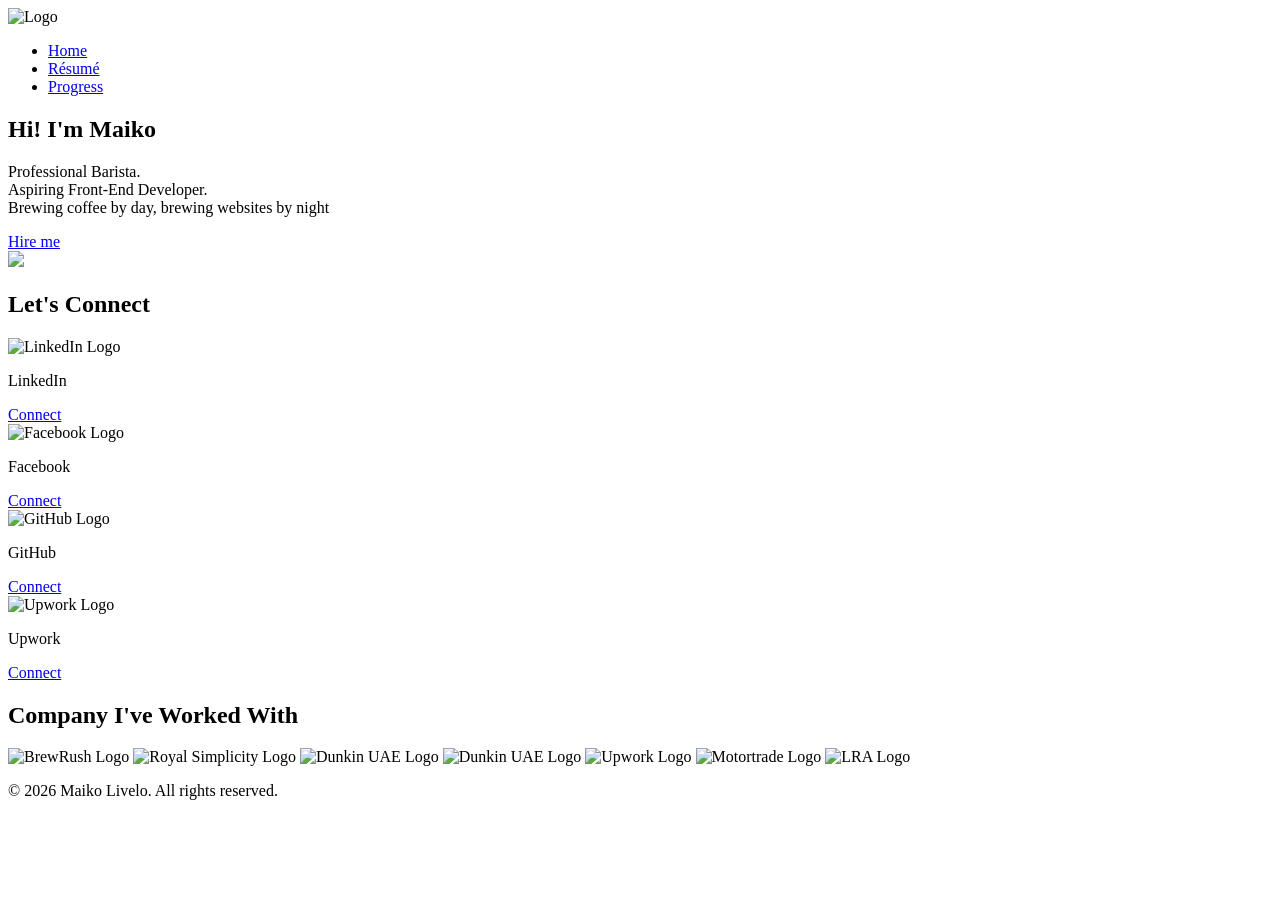
==== index.html @ bf78d6cc "initial portfolio commit" ====
<!DOCTYPE html>
<html lang="en">
<head>
    <meta charset="UTF-8">
    <meta name="viewport" content="width=device-width, initial-scale=1.0">
    <link rel="stylesheet" href="../Portfolio/stylesheet.css">
    
    <title>Maiko</title>
    
</head>
<body>
    <!-- Header,logo,navs -->
    <div class="header">
        <div class="container">
            <nav class="navbar">
                <img class="logo" src="../images/logo3.png" alt="Logo">
                <ul class="nav-links">
                    <li><a href="#">Home</a></li>
                    <li><a href="https://www.dropbox.com/scl/fi/l6ciw2asko82nj03o57md/MaikoLivelo.pdf?rlkey=d5vx7kopnebva1ku3whp9nhrg&st=chg6hq0f&dl=0" target="_blank" rel="referrer">Résumé</a></li>    
                    <li><a href="./project.html">Progress</a></li>
                </ul>
            </nav>
        </div>
    </div>

    <!-- Main Content starts here -->

    <section class="main-content">
        <div class="content">
            
            <div class="left">
                <h2>Hi! I'm Maiko</h2>
                <p>Professional Barista.<br>Aspiring Front-End Developer.<br>Brewing coffee by day, brewing websites by night</p>
                <a href="https://www.dropbox.com/scl/fi/l6ciw2asko82nj03o57md/MaikoLivelo.pdf?rlkey=d5vx7kopnebva1ku3whp9nhrg&st=chg6hq0f&dl=0" target="_blank" rel="referrer" class="btn1">Hire me</a>
            </div>

            <div class="right">
            <img class="img" src="../images/Selfie2.png">
            </div>
        </div>


        <!-- Connects starts here -->

         <h1 class="page-title">Let's Connect</h1>
        
        <div class="connect-container">
            <div class="social-card">
                <img class="box-img" src="../images/LinkedIn.png" alt="LinkedIn Logo">
                <p>LinkedIn</p>
                <a href="https://www.linkedin.com/in/maikolivelo/" class="btn1" target="_blank">Connect</a>
            </div> 

            <div class="social-card">
                <img class="box-img" src="../images/FB.png" alt="Facebook Logo">                    
                <p>Facebook</p>
                <a href="https://www.facebook.com/m4ik0" class="btn1" target="_blank">Connect</a>
            </div>

            <div class="social-card">
                <img class="box-img" src="../images/GH.png" alt="GitHub Logo">                    
                <p>GitHub</p>
                <a href="https://github.com/Maikolivelo" class="btn1" target="_blank">Connect</a>
            </div>

            <div class="social-card">
                <img class="box-img" src="../images/Upwork2.png" alt="Upwork Logo">                    
                <p>Upwork</p>
                <a href="https://www.upwork.com/freelancers/~018290674de636e284" class="btn1" target="_blank">Connect</a>
            </div>

        </div>

    </section>

    
     

    <!-- Boxes -->

    <div class="worked">
        <div class="brands">
            <h2 class="title">Company I've Worked With</h2>
            <div class="main-box">
            <img class="logo" src="../images/BrewRush.jpg" alt="BrewRush Logo">
            <img class="logo" src="../images/RS-Logo.png" alt="Royal Simplicity Logo">
            <img class="logo" src="../images/DunkinUAE.jpg" alt="Dunkin UAE Logo">
            <img class="logo" src="../images/step by step.png" alt="Dunkin UAE Logo">
            <img class="logo" src="../images/Upwork.png" alt="Upwork Logo">
            <img class="logo" src="../images/motortrade.png" alt="Motortrade Logo">
            <img class="logo" src="../images/lra-new-logo.png" alt="LRA Logo">
            </div>
        </div>
    </div>

    <!-- Tips -->

    <script class="tip" src='https://storage.ko-fi.com/cdn/scripts/overlay-widget.js'></script>
        <script>
        kofiWidgetOverlay.draw('maikolivelo', {
            'type': 'floating-chat',
            'floating-chat.donateButton.text': 'Support me',
            'floating-chat.donateButton.background-color': '#323842',
            'floating-chat.donateButton.text-color': '#fff'
        });
        </script>

    <!-- Footer starts here  -->

    <div class="footer">
        <p> © 2026 Maiko Livelo. All rights reserved.</p>
    </div>
    
</body>
</html>
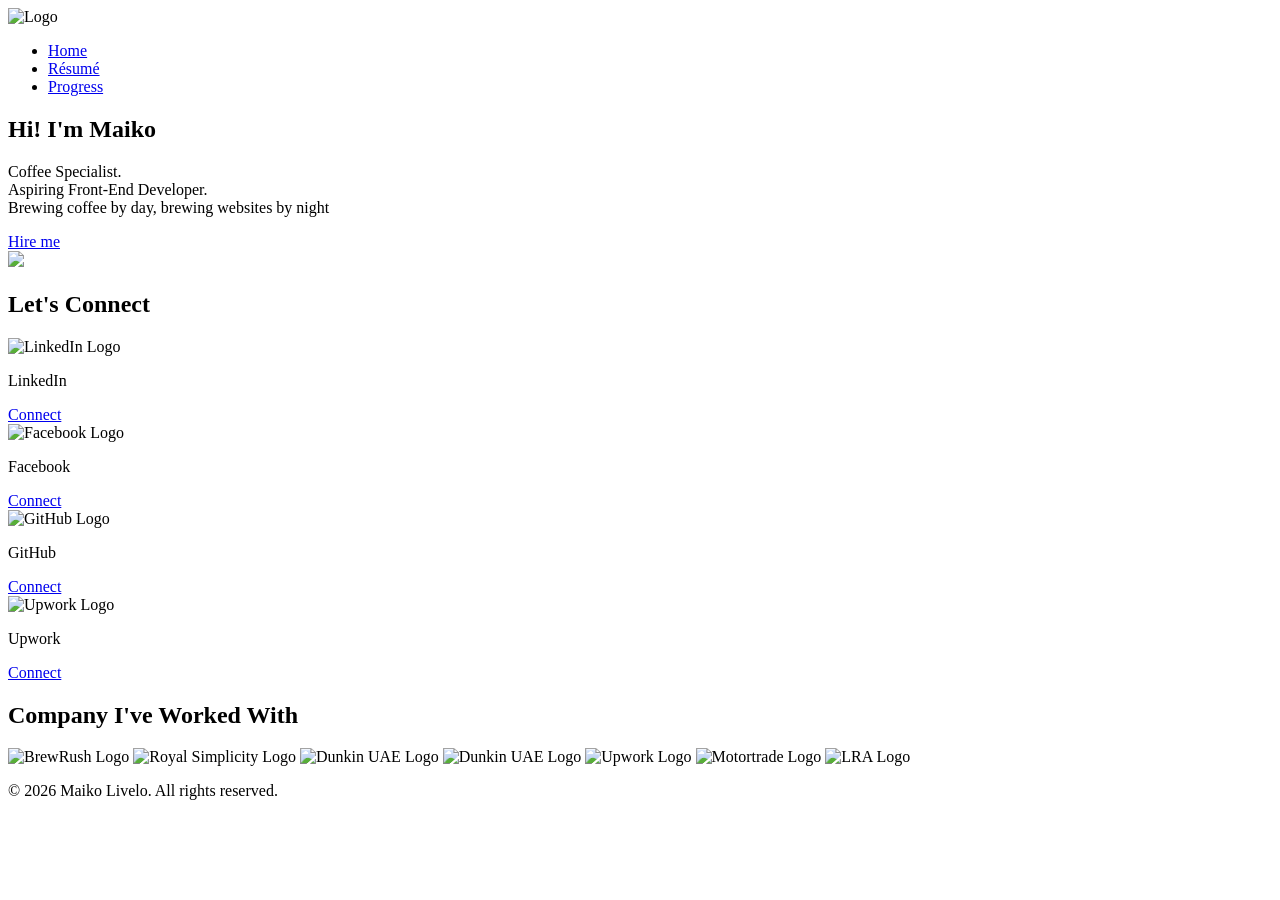
==== commit fc4358c6: "title update" ====
--- a/index.html
+++ b/index.html
@@ -13,7 +13,7 @@
     <div class="header">
         <div class="container">
             <nav class="navbar">
-                <img class="logo" src="../images/logo3.png" alt="Logo">
+                <img class="logo" src="../Portfolio/images/logo3.png" alt="Logo">
                 <ul class="nav-links">
                     <li><a href="#">Home</a></li>
                     <li><a href="https://www.dropbox.com/scl/fi/l6ciw2asko82nj03o57md/MaikoLivelo.pdf?rlkey=d5vx7kopnebva1ku3whp9nhrg&st=chg6hq0f&dl=0" target="_blank" rel="referrer">Résumé</a></li>    
@@ -30,12 +30,12 @@
             
             <div class="left">
                 <h2>Hi! I'm Maiko</h2>
-                <p>Professional Barista.<br>Aspiring Front-End Developer.<br>Brewing coffee by day, brewing websites by night</p>
+                <p>Coffee Specialist.<br>Aspiring Front-End Developer.<br>Brewing coffee by day, brewing websites by night</p>
                 <a href="https://www.dropbox.com/scl/fi/l6ciw2asko82nj03o57md/MaikoLivelo.pdf?rlkey=d5vx7kopnebva1ku3whp9nhrg&st=chg6hq0f&dl=0" target="_blank" rel="referrer" class="btn1">Hire me</a>
             </div>
 
             <div class="right">
-            <img class="img" src="../images/Selfie2.png">
+            <img class="img" src="../Portfolio/images/Selfie2.png">
             </div>
         </div>
 
@@ -46,25 +46,25 @@
         
         <div class="connect-container">
             <div class="social-card">
-                <img class="box-img" src="../images/LinkedIn.png" alt="LinkedIn Logo">
+                <img class="box-img" src="../Portfolio/images/LinkedIn.png" alt="LinkedIn Logo">
                 <p>LinkedIn</p>
                 <a href="https://www.linkedin.com/in/maikolivelo/" class="btn1" target="_blank">Connect</a>
             </div> 
 
             <div class="social-card">
-                <img class="box-img" src="../images/FB.png" alt="Facebook Logo">                    
+                <img class="box-img" src="../Portfolio/images/FB.png" alt="Facebook Logo">                    
                 <p>Facebook</p>
                 <a href="https://www.facebook.com/m4ik0" class="btn1" target="_blank">Connect</a>
             </div>
 
             <div class="social-card">
-                <img class="box-img" src="../images/GH.png" alt="GitHub Logo">                    
+                <img class="box-img" src="../Portfolio/images/GH.png" alt="GitHub Logo">                    
                 <p>GitHub</p>
                 <a href="https://github.com/Maikolivelo" class="btn1" target="_blank">Connect</a>
             </div>
 
             <div class="social-card">
-                <img class="box-img" src="../images/Upwork2.png" alt="Upwork Logo">                    
+                <img class="box-img" src="../Portfolio/images/Upwork2.png" alt="Upwork Logo">                    
                 <p>Upwork</p>
                 <a href="https://www.upwork.com/freelancers/~018290674de636e284" class="btn1" target="_blank">Connect</a>
             </div>
@@ -82,13 +82,13 @@
         <div class="brands">
             <h2 class="title">Company I've Worked With</h2>
             <div class="main-box">
-            <img class="logo" src="../images/BrewRush.jpg" alt="BrewRush Logo">
-            <img class="logo" src="../images/RS-Logo.png" alt="Royal Simplicity Logo">
-            <img class="logo" src="../images/DunkinUAE.jpg" alt="Dunkin UAE Logo">
-            <img class="logo" src="../images/step by step.png" alt="Dunkin UAE Logo">
-            <img class="logo" src="../images/Upwork.png" alt="Upwork Logo">
-            <img class="logo" src="../images/motortrade.png" alt="Motortrade Logo">
-            <img class="logo" src="../images/lra-new-logo.png" alt="LRA Logo">
+            <img class="logo" src="../Portfolio/images/BrewRush.jpg" alt="BrewRush Logo">
+            <img class="logo" src="../Portfolio/images/RS-Logo.png" alt="Royal Simplicity Logo">
+            <img class="logo" src="../Portfolio/images/DunkinUAE.jpg" alt="Dunkin UAE Logo">
+            <img class="logo" src="../Portfolio/images/step-by-step.png" alt="Dunkin UAE Logo">
+            <img class="logo" src="../Portfolio/images/Upwork.png" alt="Upwork Logo">
+            <img class="logo" src="../Portfolio/images/motortrade.png" alt="Motortrade Logo">
+            <img class="logo" src="../Portfolio/images/lra-new-logo.png" alt="LRA Logo">
             </div>
         </div>
     </div>
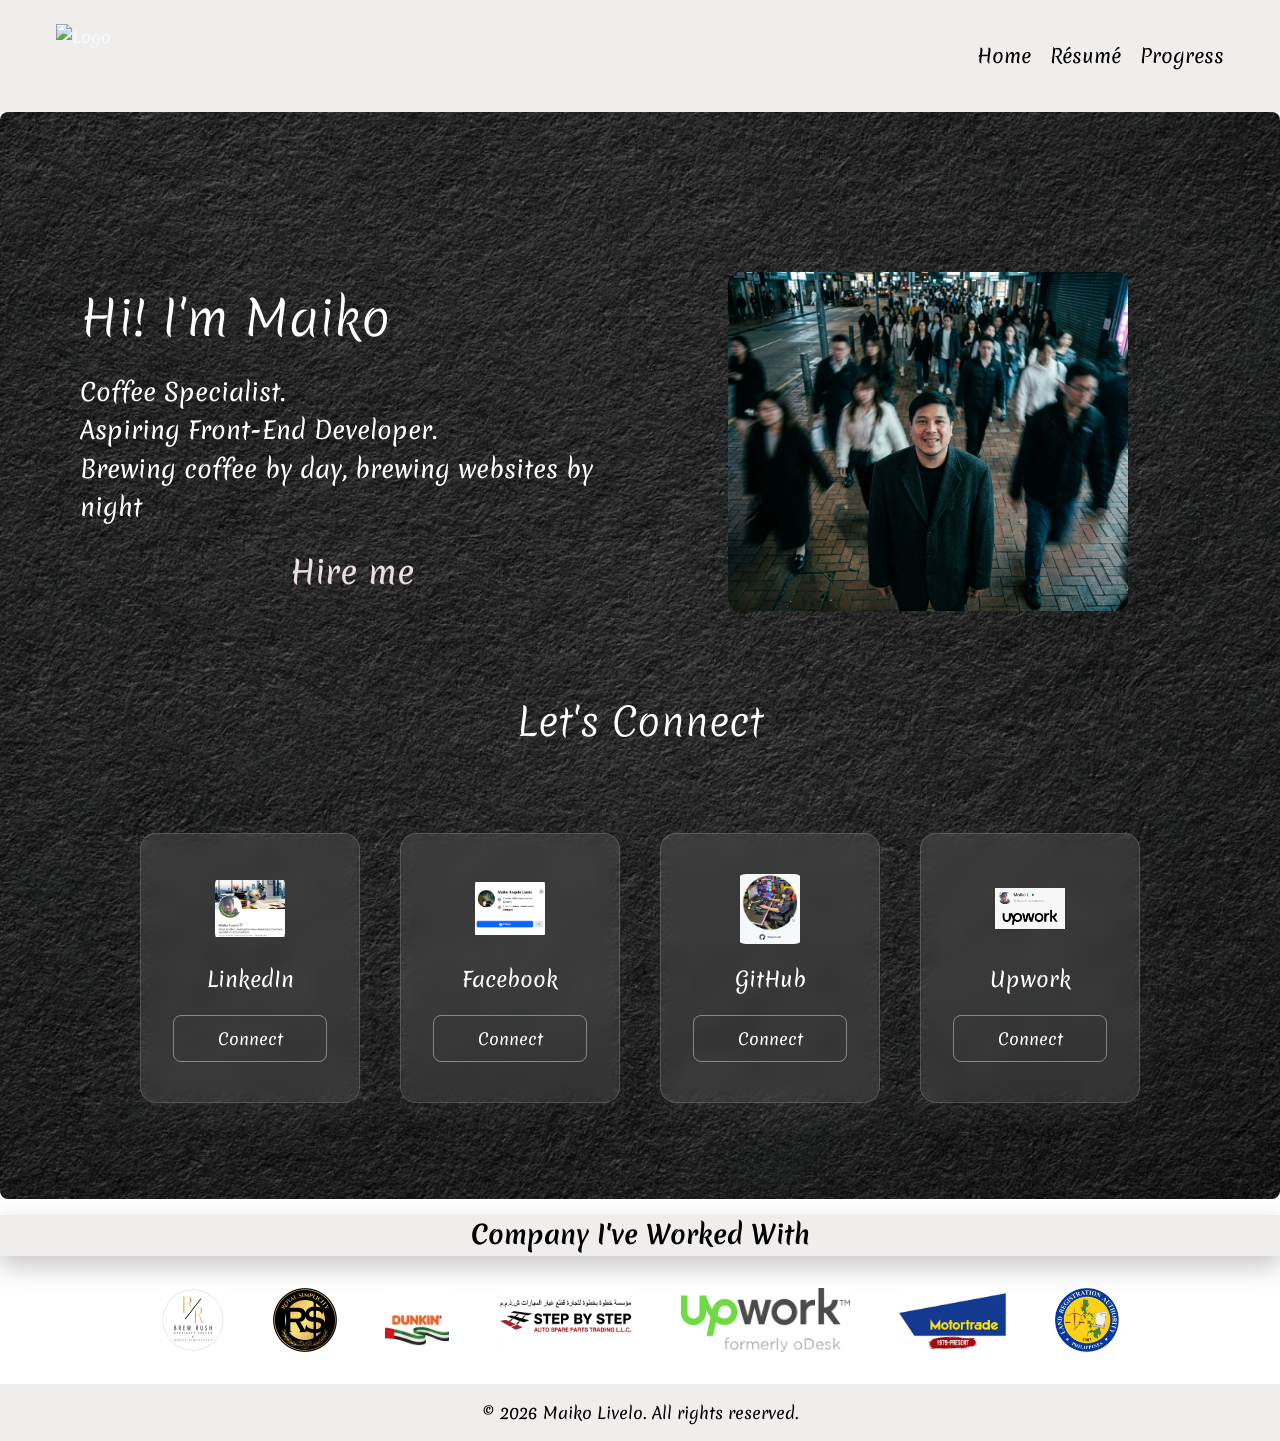
==== commit d86914a2: "path updates" ====
--- a/index.html
+++ b/index.html
@@ -3,7 +3,7 @@
 <head>
     <meta charset="UTF-8">
     <meta name="viewport" content="width=device-width, initial-scale=1.0">
-    <link rel="stylesheet" href="../Portfolio/stylesheet.css">
+    <link rel="stylesheet" href="./stylesheet.css">
     
     <title>Maiko</title>
     
@@ -17,7 +17,7 @@
                 <ul class="nav-links">
                     <li><a href="#">Home</a></li>
                     <li><a href="https://www.dropbox.com/scl/fi/l6ciw2asko82nj03o57md/MaikoLivelo.pdf?rlkey=d5vx7kopnebva1ku3whp9nhrg&st=chg6hq0f&dl=0" target="_blank" rel="referrer">Résumé</a></li>    
-                    <li><a href="./project.html">Progress</a></li>
+                    <li><a href="project.html">Progress</a></li>
                 </ul>
             </nav>
         </div>
@@ -35,7 +35,7 @@
             </div>
 
             <div class="right">
-            <img class="img" src="../Portfolio/images/Selfie2.png">
+            <img class="img" src="./images/Selfie2.png">
             </div>
         </div>
 
@@ -46,25 +46,25 @@
         
         <div class="connect-container">
             <div class="social-card">
-                <img class="box-img" src="../Portfolio/images/LinkedIn.png" alt="LinkedIn Logo">
+                <img class="box-img" src="./images/LinkedIn.png" alt="LinkedIn Logo">
                 <p>LinkedIn</p>
                 <a href="https://www.linkedin.com/in/maikolivelo/" class="btn1" target="_blank">Connect</a>
             </div> 
 
             <div class="social-card">
-                <img class="box-img" src="../Portfolio/images/FB.png" alt="Facebook Logo">                    
+                <img class="box-img" src="./images/FB.png" alt="Facebook Logo">                    
                 <p>Facebook</p>
                 <a href="https://www.facebook.com/m4ik0" class="btn1" target="_blank">Connect</a>
             </div>
 
             <div class="social-card">
-                <img class="box-img" src="../Portfolio/images/GH.png" alt="GitHub Logo">                    
+                <img class="box-img" src="./images/GH.png" alt="GitHub Logo">                    
                 <p>GitHub</p>
                 <a href="https://github.com/Maikolivelo" class="btn1" target="_blank">Connect</a>
             </div>
 
             <div class="social-card">
-                <img class="box-img" src="../Portfolio/images/Upwork2.png" alt="Upwork Logo">                    
+                <img class="box-img" src="./images/Upwork2.png" alt="Upwork Logo">                    
                 <p>Upwork</p>
                 <a href="https://www.upwork.com/freelancers/~018290674de636e284" class="btn1" target="_blank">Connect</a>
             </div>
@@ -82,13 +82,13 @@
         <div class="brands">
             <h2 class="title">Company I've Worked With</h2>
             <div class="main-box">
-            <img class="logo" src="../Portfolio/images/BrewRush.jpg" alt="BrewRush Logo">
-            <img class="logo" src="../Portfolio/images/RS-Logo.png" alt="Royal Simplicity Logo">
-            <img class="logo" src="../Portfolio/images/DunkinUAE.jpg" alt="Dunkin UAE Logo">
-            <img class="logo" src="../Portfolio/images/step-by-step.png" alt="Dunkin UAE Logo">
-            <img class="logo" src="../Portfolio/images/Upwork.png" alt="Upwork Logo">
-            <img class="logo" src="../Portfolio/images/motortrade.png" alt="Motortrade Logo">
-            <img class="logo" src="../Portfolio/images/lra-new-logo.png" alt="LRA Logo">
+            <img class="logo" src="./images/BrewRush.jpg" alt="BrewRush Logo">
+            <img class="logo" src="./images/RS-Logo.png" alt="Royal Simplicity Logo">
+            <img class="logo" src="./images/DunkinUAE.jpg" alt="Dunkin UAE Logo">
+            <img class="logo" src="./images/step-by-step.png" alt="Dunkin UAE Logo">
+            <img class="logo" src="./images/Upwork.png" alt="Upwork Logo">
+            <img class="logo" src="./images/motortrade.png" alt="Motortrade Logo">
+            <img class="logo" src="./images/lra-new-logo.png" alt="LRA Logo">
             </div>
         </div>
     </div>
--- a/stylesheet.css
+++ b/stylesheet.css
@@ -0,0 +1,567 @@
+@import url('https://fonts.googleapis.com/css2?family=Merienda:wght@300..900&family=Roboto+Condensed:ital,wght@0,100..900;1,100..900&family=Ubuntu:ital,wght@0,300;0,400;0,500;0,700;1,300;1,400;1,500;1,700&display=swap');
+
+* {
+    margin: 0;
+    padding: 0;
+    box-sizing: border-box; /* Ensures borders/padding don't expand box widths */
+}
+
+body {
+    font-family: 'Merienda',Verdana, Geneva, Tahoma, sans-serif;
+    color: #f8fafc;
+    line-height: 1.6;
+}
+
+/* Only Header*/
+
+.header {
+    width: 100%;
+    max-width: 2160px;
+    margin: 0 auto;
+    padding: 0 1.5rem;
+    background:transparent;
+    backdrop-filter: blur(3px);
+    background-color: rgba(196, 183, 183, 0.25);
+    z-index: 1000;
+   
+}
+
+
+
+/* Logo starts here */
+.logo {
+    height: 4rem;       
+    width: auto;
+}
+
+.logo img {
+    height: 100%;       /* This will now perfectly match the 4rem of the parent */
+    width: auto;        /* Keeps the logo aspect ratio intact */
+    display: block;
+}
+
+/* logo ends here  */
+.navbar {
+    display: flex;
+    justify-content: space-between;
+    align-items: center;
+    padding: 1.5rem 2rem;
+    flex-wrap: wrap;
+}
+
+.nav-links {
+    display: flex;
+    gap: 1.2rem;
+    list-style: none;
+    flex-wrap: wrap;
+    
+}
+
+
+.nav-links a {
+    
+    text-decoration: none;
+    font-size: 1.2rem;
+    color: #000000;
+    gap: 0.5rem;
+}
+
+.nav-links li:hover {
+    transform: translateY(-5px);
+    transition: transform 0.3s;
+}
+
+
+/* Main content starts here */
+
+.main-content {
+    padding: 4rem 0;
+    background: url(./images/Background.jpg) center center / cover no-repeat;
+    width: 100%;
+    border-radius: 0.5rem;
+    padding: 4rem 2rem;
+    margin-bottom: auto;
+    
+}
+
+.content {
+    display: flex;
+    justify-content: space-between;
+    align-items: center;
+    gap: 2rem;
+    margin-top: 6rem;
+    margin-bottom: 5rem;
+    padding: 0 3rem;
+}
+
+
+.left {
+    flex: 1;
+} 
+
+
+.content h2 {
+    font-size: clamp(3rem, 3vw, 3rem);
+    font-weight: 300;
+    margin-bottom: 1rem;
+    color: #ffffff;
+}
+
+.content p {
+    font-size: clamp(1.5rem, 1.5vw, 1.2rem);
+    margin-bottom: 1rem;
+    color: #ffffff;
+}
+
+.btn1 {
+    display: inline-flex;
+    background-color: rgb(22, 82, 203);
+    border-radius: 0.370rem;
+    padding: 0.30rem 0.43rem;
+    gap: 1.5rem;
+    cursor: pointer;
+    align-items: center;
+    background: transparent;
+    transition: transform 0.3s ease, color 0.3s ease, border-color 0.3s ease;
+    display: flex;
+    justify-content: center;       
+}
+
+.btn1:hover {
+    color: rgb(24, 96, 240);
+    border-color: rgb(24, 96, 240);
+    transform: scale(1.1);
+}
+
+
+.left a.btn1 {
+    color: #e9dddd;
+    font-size: 2rem;
+    font-weight: 400;
+}
+
+
+.left a {
+    color: #e9dddd;
+    text-align: center;
+    text-decoration: none;
+    font-size: clamp(3rem, 1.5vw, 3rem);   
+    font-size: 200;
+}
+
+.right {
+    flex: 1;
+    display: flex;
+    justify-content: center;
+}
+
+
+.content .img {
+    width: 100%;
+    max-width: 400px;       /* Keeps your photo at a clean size on desktop layout profiles */
+    height: auto;           /* Maintains original aspect ratio without distortion */
+    border-radius: 0.75rem; /* Keeps layout corners smoothly styled */
+    
+}
+
+/* Boxes */
+
+.worked {
+    width: 100%;
+}
+
+.worked h2.title {
+    background-color: rgba(196, 183, 183, 0.25);
+    display: flex;
+    justify-content: center;
+    color: #000000;
+    margin-top: 1rem;
+    font-size: clamp(1.2rem, 2vw, 1.8rem);
+    box-shadow: 0px 10px 25px rgba(145, 142, 142, 0.5); /* Modern deep drop shadow effect */
+}
+
+.main-box {
+    display: flex;
+    justify-content: center;
+    padding: 2rem;
+    gap: 3rem;
+    align-items: center;  
+    flex-wrap: wrap;
+
+}
+
+
+.boxes {
+    max-height: 3.5rem;
+    width: auto;
+    object-fit: contain;
+
+}
+
+
+/* Connect css */
+.page-title {
+    text-align: center;
+    font-size: clamp(2rem, 3vw, 3rem);
+    margin-bottom: 3rem;
+    font-weight: 300;
+    color: #ffffff;
+}
+
+
+.connect-container {
+    display: flex;
+    justify-content: center;
+    align-items: center;
+    gap: 2.5rem;
+    flex-wrap: wrap; /* Wraps the cards cleanly onto new lines on mobile devices */
+    padding: 2rem max(2rem, 4vw);
+    max-width: 1200px;
+    margin: 0 auto;
+}
+
+.social-card {
+    background-color: rgba(255, 255, 255, 0.1);
+    backdrop-filter: blur(10px);
+    border: 1px solid rgba(255, 255, 255, 0.15);
+    border-radius: 1rem;
+    padding: 2.5rem 2rem;
+    width: 220px; /* Gives each card an equal width profile */
+    display: flex;
+    flex-direction: column;
+    align-items: center;
+    justify-content: center;
+    gap: 1.2rem;
+    text-align: center;
+    box-shadow: 0 10px 30px rgba(85, 83, 83, 0.2);
+    transition: transform 0.3s ease, box-shadow 0.3s ease, background-color 0.3s ease;
+}
+
+.social-card:hover {
+    transform: translateY(-8px); /* Subtle lift up effect when hovered */
+    background-color: rgba(255, 255, 255, 0.18);
+    box-shadow: 0 15px 35px rgba(0, 0, 0, 0.35);
+}
+
+.social-card .box-img {
+    width: 70px;
+    height: 70px;
+    object-fit: contain;
+    border-radius: 0.70rem;
+
+}
+
+.social-card p {
+    font-size: 1.3rem;
+    font-weight: 400;
+    color: #ffffff;
+    margin: 0;
+    text-decoration: none;
+}
+
+/* Adjusting the shared button layout style specifically inside cards */
+.social-card .btn1 {
+    display: flex;
+    width: 100%; /* Spans across the card base */
+    padding: 0.6rem 1rem;
+    border: 1px solid rgba(255, 255, 255, 0.4);
+    color: #ffffff;
+    font-size: 1rem;
+    border-radius: 0.5rem;
+    list-style: none;
+}
+
+.social-card .btn1:hover {
+    background-color: rgb(24, 96, 240);
+    border-color: rgb(24, 96, 240);
+    color: #ffffff;
+    transform: scale(1.05); /* Slight micro-interaction scaling */
+}
+
+.social-card a {
+    text-decoration: none;
+}
+
+
+/* Connect Ends here */
+
+
+/* TIPS */
+.tip {
+    max-height: 2rem;
+    min-height: auto;
+    width: 100rem;
+    display: flex;
+
+}
+
+
+
+/* Footer starts here */
+
+.footer {
+    display: flex;
+    background-color: rgba(196, 183, 183, 0.25);
+    color: #000000;
+    padding: 1rem;
+    margin-top: auto;
+    justify-content: center;
+
+}
+
+
+/* idk */
+
+/* ==========================================
+   Projects / Dashboard Page Layout 
+   ========================================== */
+
+.dashboard-layout {
+    display: flex;
+    gap: 2.5rem;
+    max-width: 1200px;
+    margin: 0 auto;
+    padding: 0 1rem;
+    align-items: flex-start;
+}
+
+/* Main Log Column */
+.dashboard-main {
+    flex: 2;
+    display: flex;
+    flex-direction: column;
+    gap: 2rem;
+}
+
+.log-card {
+    background-color: rgba(255, 255, 255, 0.08);
+    backdrop-filter: blur(10px);
+    border: 1px solid rgba(255, 255, 255, 0.12);
+    border-radius: 0.75rem;
+    padding: 2rem;
+    box-shadow: 0 8px 24px rgba(0, 0, 0, 0.15);
+}
+
+.log-card h3 {
+    font-size: 1.5rem;
+    margin-bottom: 1rem;
+    font-weight: 500;
+    color: #ffffff;
+    border-bottom: 1px solid rgba(255, 255, 255, 0.1);
+    padding-bottom: 0.5rem;
+}
+
+.current-status {
+    border-left: 4px solid #3882f6; /* Accent blue highlight for what you're doing right now */
+}
+
+/* Pipeline List Items */
+.project-pipeline {
+    list-style: none;
+    padding: 0;
+    display: flex;
+    flex-direction: column;
+    gap: 1.5rem;
+    margin-top: 1.5rem;
+}
+
+.project-pipeline li {
+    background: rgba(0, 0, 0, 0.2);
+    padding: 1.25rem;
+    border-radius: 0.5rem;
+    border: 1px solid rgba(255, 255, 255, 0.05);
+}
+
+.project-pipeline strong {
+    display: block;
+    font-size: 1.2rem;
+    color: #ffffff;
+    margin: 0.5rem 0 0.2rem 0;
+}
+
+.project-pipeline p {
+    font-size: 0.95rem;
+    color: #cbd5e1;
+    margin: 0;
+}
+
+.badge {
+    display: inline-block;
+    background-color: rgba(196, 183, 183, 0.25);
+    color: #f8fafc;
+    font-size: 0.75rem;
+    padding: 0.2rem 0.6rem;
+    border-radius: 1rem;
+    font-family: sans-serif;
+    text-transform: uppercase;
+    letter-spacing: 0.05em;
+}
+
+/* Monetization Sidebar */
+.dashboard-sidebar {
+    flex: 1;
+    display: flex;
+    flex-direction: column;
+    gap: 2rem;
+    position: sticky;
+    top: 2rem; /* Keeps sidebar floating nicely as they scroll */
+}
+
+.sidebar-card {
+    background-color: rgba(255, 255, 255, 0.05);
+    border: 1px solid rgba(255, 255, 255, 0.1);
+    border-radius: 0.75rem;
+    padding: 1.5rem;
+    text-align: center;
+}
+
+.sidebar-card h3 {
+    margin-bottom: 0.8rem;
+    font-size: 1.3rem;
+}
+
+.sidebar-card p {
+    font-size: 1rem;
+    margin-bottom: 1.5rem;
+    color: #cbd5e1;
+}
+
+.sidebar-card a {
+    color: #cbd5e1;
+    text-decoration: none;
+    font-size: 1.5rem;
+}
+
+/* Advertisement Display Box */
+.ad-box {
+    background-color: rgba(0, 0, 0, 0.4);
+    border: 1px dashed rgba(255, 255, 255, 0.2);
+    border-radius: 0.5rem;
+    padding: 1rem;
+    text-align: center;
+}
+
+.ad-label {
+    display: block;
+    font-size: 0.7rem;
+    color: #64748b;
+    text-transform: uppercase;
+    margin-bottom: 0.5rem;
+    font-family: sans-serif;
+}
+
+.ad-mock-content {
+    height: 250px; /* Standard sidebar banner height profile */
+    display: flex;
+    align-items: center;
+    justify-content: center;
+    color: #475569;
+    font-size: 1rem;
+}
+
+/* Saying starts here */
+
+.quote {
+    background-color: rgba(196, 183, 183, 0.25);
+    display: flex;
+    width: 100%;
+    box-shadow: 0px 15px 20px #0000009c;
+    margin-bottom: 50px;
+        
+}
+
+.saying .quote-mark {
+    display: flex;
+    flex-direction: column;
+    justify-content: center;
+    font-family: "Merienda", sans-serif;
+    padding: 2rem;
+    flex-wrap: wrap;
+    
+}
+
+.quote h2 {
+    font-size: 1.4rem;
+    color: #1F2937;
+    font-family: "Merienda", sans-serif;
+    padding: 20px;
+    justify-content: center;
+    align-items: center;
+    text-align: justify;
+}
+
+.quote p {
+    font-size: 1.3rem;
+    color: #1F2937;
+    font-weight: 500;
+    margin-bottom: auto;
+    display: flex;
+    justify-content: end;
+    align-items: center;
+    text-align: right;
+    padding: 1.5rem;
+    margin: 0.73rem;
+}
+
+/* Tablet & Smaller Desktop Screens */
+@media (max-width: 992px) {
+    .content {
+        padding: 0 1rem;
+        margin-top: 4rem;
+        margin-bottom: 3rem;
+    }
+}
+
+/* Mobile Layout Shift */
+@media (max-width: 768px) {
+    /* Navbar realignment */
+    .navbar {
+        flex-direction: column;
+        gap: 1rem;
+        padding: 1rem;
+    }
+
+    .nav-links {
+        justify-content: center;
+        width: 100%;
+    }
+
+    /* Main profile split layout goes vertical */
+    .content {
+        flex-direction: column;
+        text-align: center;
+        margin-top: 2rem;
+        margin-bottom: 2rem;
+    }
+
+    .left, .right {
+        width: 100%;
+    }
+
+    .content .img {
+        max-width: 300px; /* Scales picture slightly smaller on phones */
+        margin-top: 1.5rem;
+    }
+
+    /* Learning Dashboard Column Flip */
+    .dashboard-layout {
+        flex-direction: column;
+        gap: 2rem;
+    }
+
+    .dashboard-sidebar {
+        position: static; /* Removes fixed sticky freeze on scrolling columns */
+        width: 100%;
+    }
+
+    /* Quote Layout Tuning */
+    .quote {
+        flex-direction: column;
+        text-align: center;
+    }
+
+    .quote p {
+        justify-content: center;
+        text-align: center;
+    }
+}
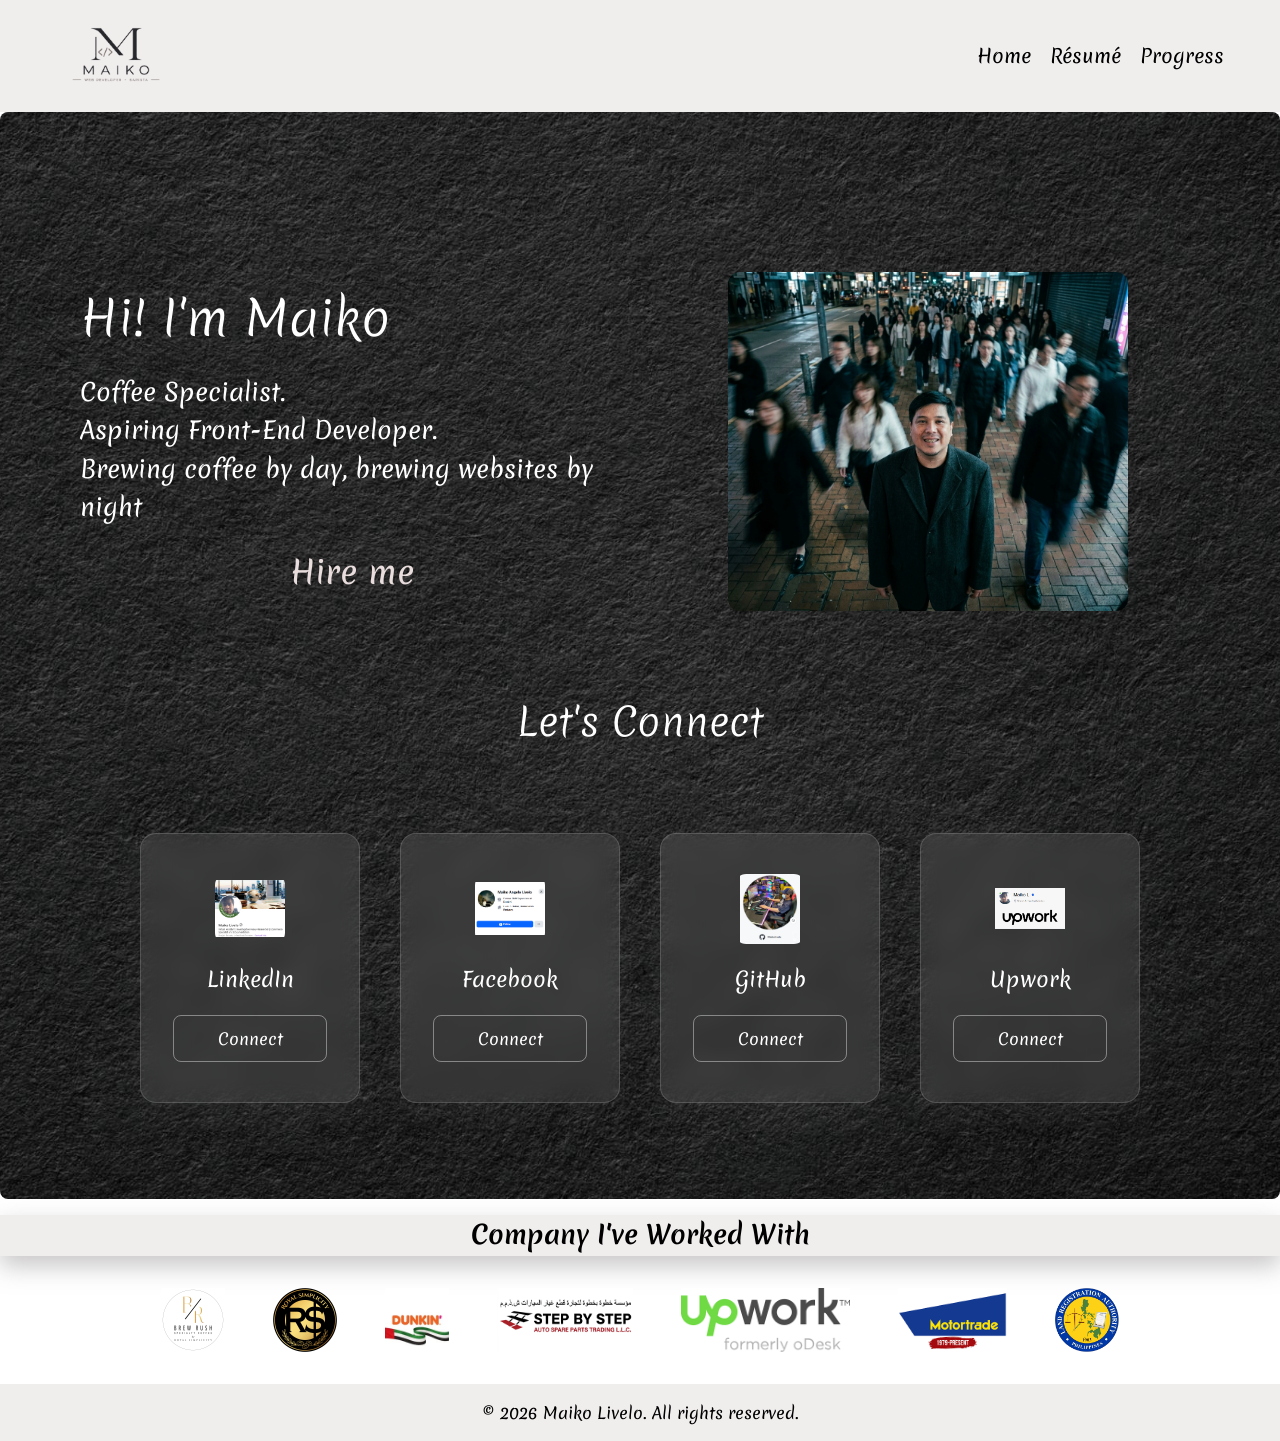
==== commit 61beef27: "responsive query update" ====
--- a/index.html
+++ b/index.html
@@ -13,7 +13,7 @@
     <div class="header">
         <div class="container">
             <nav class="navbar">
-                <img class="logo" src="../Portfolio/images/logo3.png" alt="Logo">
+                <img class="logo" src="./images/logo3.png" alt="Logo">
                 <ul class="nav-links">
                     <li><a href="#">Home</a></li>
                     <li><a href="https://www.dropbox.com/scl/fi/l6ciw2asko82nj03o57md/MaikoLivelo.pdf?rlkey=d5vx7kopnebva1ku3whp9nhrg&st=chg6hq0f&dl=0" target="_blank" rel="referrer">Résumé</a></li>    
--- a/stylesheet.css
+++ b/stylesheet.css
@@ -16,7 +16,6 @@
 
 .header {
     width: 100%;
-    max-width: 2160px;
     margin: 0 auto;
     padding: 0 1.5rem;
     background:transparent;
@@ -47,6 +46,9 @@
     align-items: center;
     padding: 1.5rem 2rem;
     flex-wrap: wrap;
+    max-width: 2160px;
+    margin: 0 auto;
+    width: 100%;
 }
 
 .nav-links {
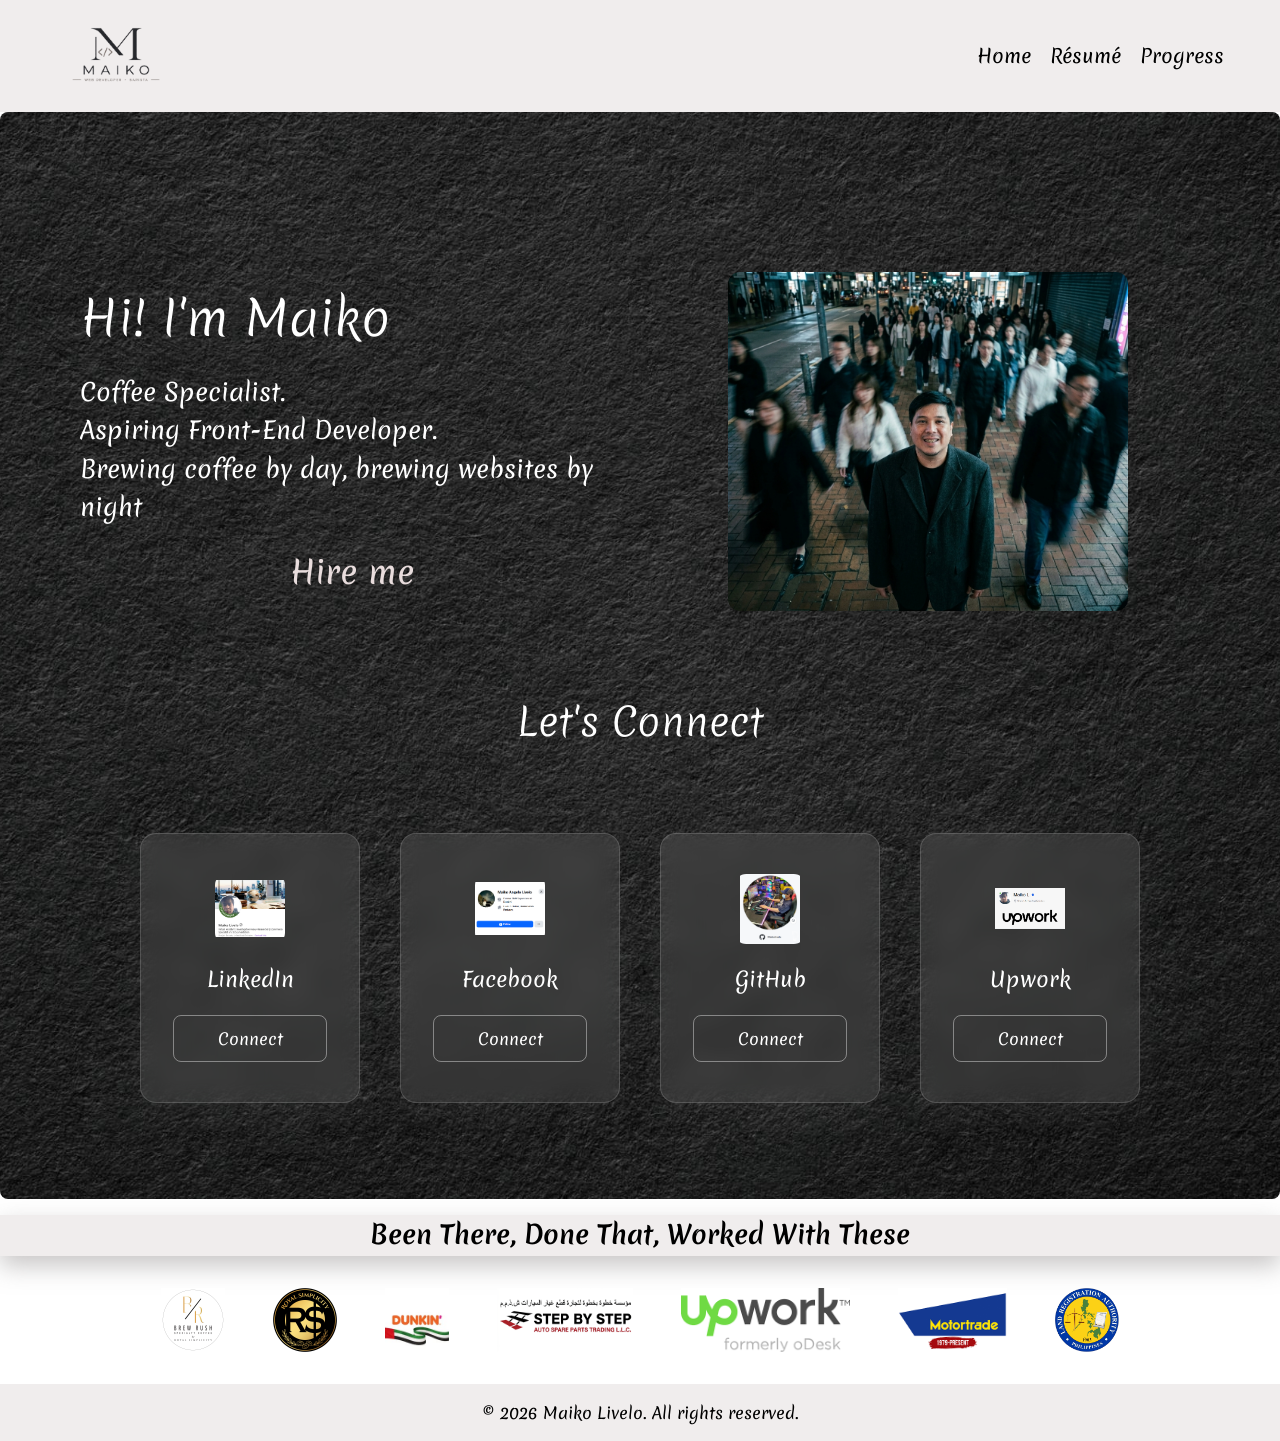
==== commit e274d377: "updated company header to a catchy phrase" ====
--- a/index.html
+++ b/index.html
@@ -80,7 +80,7 @@
 
     <div class="worked">
         <div class="brands">
-            <h2 class="title">Company I've Worked With</h2>
+            <h2 class="title">Been There, Done That, Worked With These</h2>
             <div class="main-box">
             <img class="logo" src="./images/BrewRush.jpg" alt="BrewRush Logo">
             <img class="logo" src="./images/RS-Logo.png" alt="Royal Simplicity Logo">
@@ -92,6 +92,8 @@
             </div>
         </div>
     </div>
+
+   
 
     <!-- Tips -->
 
--- a/stylesheet.css
+++ b/stylesheet.css
@@ -429,7 +429,7 @@
 }
 
 .sidebar-card a {
-    color: #cbd5e1;
+    color:rgba(208, 169, 117, 0.919);
     text-decoration: none;
     font-size: 1.5rem;
 }
@@ -461,6 +461,15 @@
     font-size: 1rem;
 }
 
+.ad-mock-content p {
+    color: #ffffff;
+    font-size: 1.2rem;
+}
+
+/* Review Forms - next project */
+
+
+
 /* Saying starts here */
 
 .quote {
